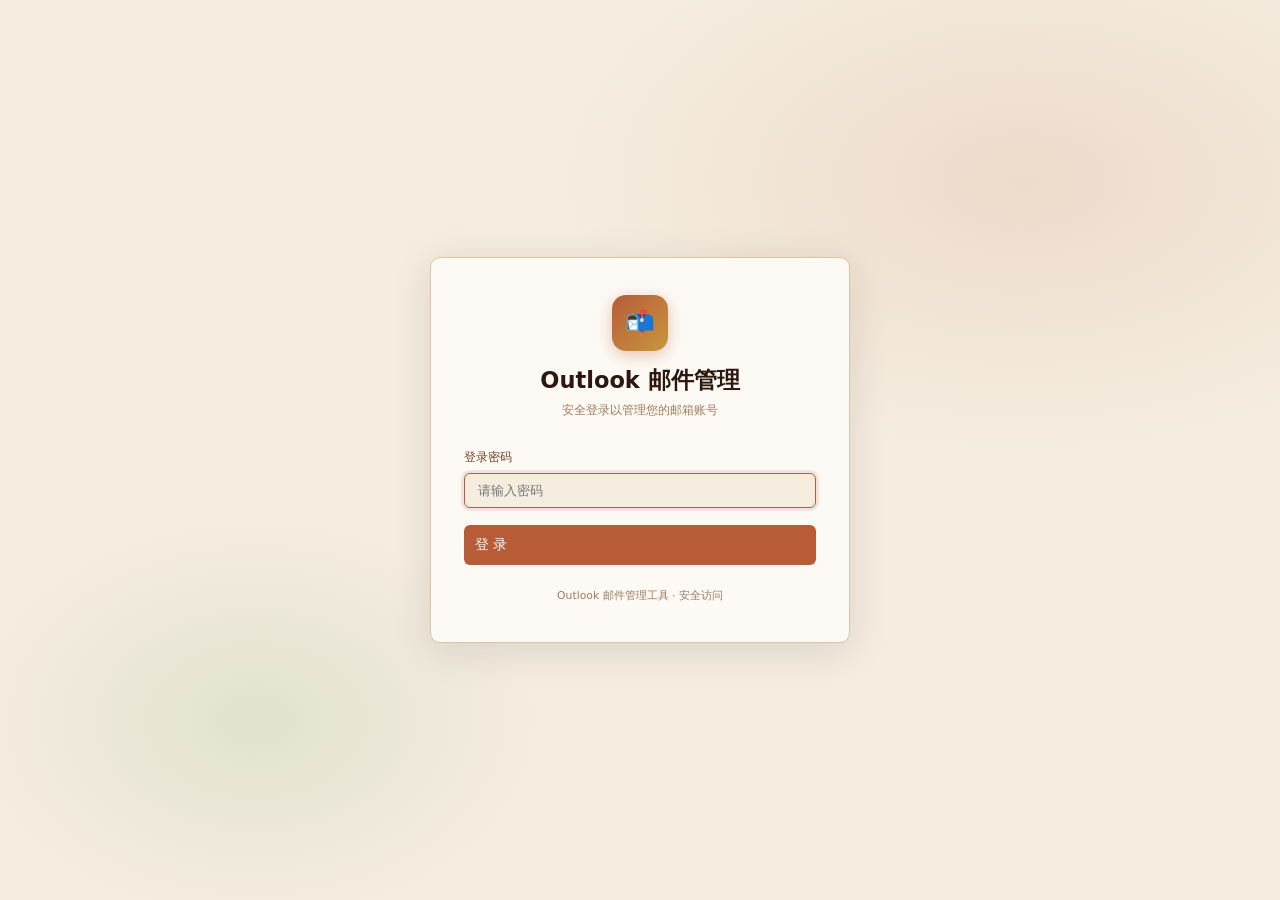
==== templates/login.html @ 39854520 "chore: 准备开源发布 - 清理项目文件 - 更新 .gitignore，忽略所有文档和临时文件 - 删除迁移痕迹文件（AI提示词、PRD文档等） - 更新 README.md，移除截图引用 - " ====
<!DOCTYPE html>
<html lang="zh-CN">
<head>
    <meta charset="UTF-8">
    <meta name="viewport" content="width=device-width, initial-scale=1.0">
    <title>登录 - Outlook 邮件管理</title>
    <link rel="stylesheet" href="/static/css/main.css">
    <style>
        body { margin: 0; }
    </style>
</head>
<body>
    <div id="auth-page">
        <div class="auth-card">
            <div class="auth-logo">
                <div class="logo-icon">📬</div>
                <h1>Outlook 邮件管理</h1>
                <p>安全登录以管理您的邮箱账号</p>
            </div>

            <div id="errorMessage" class="form-error" style="display:none; margin-bottom:1rem; padding:0.7rem 1rem; background:rgba(192,57,43,0.08); border:1px solid rgba(192,57,43,0.2); border-radius:var(--radius-sm);"></div>

            <form id="loginForm" onsubmit="handleLogin(event)">
                <div class="form-group">
                    <label class="form-label" for="password">登录密码</label>
                    <input type="password" class="form-input" id="password" placeholder="请输入密码" autofocus required>
                </div>
                <button type="submit" class="btn btn-primary" id="loginBtn" style="width:100%; padding:0.7rem; font-size:0.95rem;">登 录</button>
            </form>

            <p style="text-align:center; font-size:0.72rem; color:var(--text-muted); margin-top:1.5rem;">
                Outlook 邮件管理工具 · 安全访问
            </p>
        </div>
    </div>

    <script>
        async function handleLogin(event) {
            event.preventDefault();
            const password = document.getElementById('password').value;
            const loginBtn = document.getElementById('loginBtn');
            const errorMessage = document.getElementById('errorMessage');

            if (!password) {
                errorMessage.textContent = '请输入密码';
                errorMessage.style.display = 'block';
                return;
            }

            loginBtn.disabled = true;
            loginBtn.textContent = '登录中...';
            errorMessage.style.display = 'none';

            try {
                const response = await fetch('/login', {
                    method: 'POST',
                    headers: { 'Content-Type': 'application/json' },
                    body: JSON.stringify({ password })
                });
                const data = await response.json();

                if (data.success) {
                    window.location.href = '/';
                } else {
                    const msg = (data.error && data.error.message) ? data.error.message : (data.error || '登录失败');
                    errorMessage.textContent = msg;
                    errorMessage.style.display = 'block';
                    loginBtn.disabled = false;
                    loginBtn.textContent = '登 录';
                }
            } catch (error) {
                errorMessage.textContent = '网络错误，请重试';
                errorMessage.style.display = 'block';
                loginBtn.disabled = false;
                loginBtn.textContent = '登 录';
            }
        }

        document.getElementById('password').addEventListener('keypress', function(e) {
            if (e.key === 'Enter') {
                document.getElementById('loginForm').dispatchEvent(new Event('submit'));
            }
        });
    </script>
</body>
</html>
---- static/css/main.css ----
/* ============================================================
   Outlook 邮件管理 — 现代国风设计系统
   主色：砖红 / 墨绿 / 金黄 / 宣纸米白
   ============================================================ */

/* ---------- CSS 变量 ---------- */
:root {
  --clr-primary:        #B85C38;
  --clr-primary-dark:   #8E3E22;
  --clr-primary-light:  #D4795A;
  --clr-accent:         #C8963E;
  --clr-jade:           #3A7D44;
  --clr-jade-light:     #5AA35F;
  --clr-danger:         #C0392B;
  --clr-success:        #27AE60;
  --clr-warn:           #E67E22;

  --bg:                 #F5EDE0;
  --bg-card:            #FDFAF5;
  --bg-sidebar:         #2C1A0E;
  --text:               #2C1810;
  --text-secondary:     #6B4226;
  --text-muted:         #9E7A5A;
  --border:             #D9C4A8;
  --border-light:       #EDE0CE;
  --bg-hover:           rgba(184,92,56,0.06);
  --shadow:             rgba(44, 24, 16, 0.12);

  --font-sans: 'PingFang SC', 'Noto Sans SC', 'Microsoft YaHei', system-ui, -apple-system, sans-serif;
  --font-mono: 'JetBrains Mono', Consolas, 'Courier New', monospace;

  --radius:     10px;
  --radius-sm:  6px;
  --transition: 0.22s ease;
  --sidebar-w:  220px;
}

[data-theme="dark"] {
  --bg:             #1A1208;
  --bg-card:        #241A0F;
  --bg-sidebar:     #120C04;
  --text:           #EDD9BE;
  --text-secondary: #C9A97A;
  --text-muted:     #8C7058;
  --border:         #3D2C1E;
  --border-light:   #2E2014;
  --bg-hover:        rgba(184,92,56,0.1);
  --shadow:         rgba(0, 0, 0, 0.4);
}

/* ---------- Reset ---------- */
*, *::before, *::after { box-sizing: border-box; margin: 0; padding: 0; }
html { font-size: 15px; scroll-behavior: smooth; }
body {
  font-family: var(--font-sans);
  background: var(--bg);
  color: var(--text);
  min-height: 100vh;
  transition: background var(--transition), color var(--transition);
  line-height: 1.6;
}
a { color: var(--clr-primary); text-decoration: none; }
a:hover { text-decoration: underline; }
button { cursor: pointer; font-family: inherit; }
input, textarea, select { font-family: inherit; }

::-webkit-scrollbar { width: 6px; height: 6px; }
::-webkit-scrollbar-track { background: transparent; }
::-webkit-scrollbar-thumb { background: var(--border); border-radius: 3px; }

/* ---------- 全局布局 ---------- */
#app { display: flex; min-height: 100vh; }

/* ===== 登录页 ===== */
#auth-page {
  flex: 1; display: flex; align-items: center; justify-content: center;
  min-height: 100vh; background: var(--bg); position: relative; overflow: hidden;
}
#auth-page::before {
  content: ''; position: absolute; inset: 0; pointer-events: none;
  background:
    radial-gradient(ellipse 60% 50% at 80% 20%, rgba(184, 92, 56, 0.12) 0%, transparent 60%),
    radial-gradient(ellipse 40% 40% at 20% 80%, rgba(58, 125, 68, 0.10) 0%, transparent 55%);
}
.auth-card {
  background: var(--bg-card); border: 1px solid var(--border); border-radius: var(--radius);
  padding: 2.5rem 2.2rem; width: 100%; max-width: 420px;
  box-shadow: 0 8px 40px var(--shadow); position: relative; z-index: 1;
}
.auth-logo { text-align: center; margin-bottom: 1.8rem; }
.auth-logo .logo-icon {
  width: 56px; height: 56px;
  background: linear-gradient(135deg, var(--clr-primary), var(--clr-accent));
  border-radius: 14px; display: inline-flex; align-items: center; justify-content: center;
  font-size: 1.6rem; margin-bottom: 0.7rem;
  box-shadow: 0 4px 16px rgba(184,92,56,0.35);
}
.auth-logo h1 { font-size: 1.5rem; font-weight: 700; color: var(--text); }
.auth-logo p  { font-size: 0.82rem; color: var(--text-muted); margin-top: 0.2rem; }

/* ===== Sidebar ===== */
#main-layout { display: flex; flex: 1; }

.sidebar {
  width: var(--sidebar-w); min-height: 100vh; background: var(--bg-sidebar);
  display: flex; flex-direction: column; flex-shrink: 0;
  position: sticky; top: 0; height: 100vh; overflow-y: auto;
  transition: width 0.25s ease;
}
.sidebar-logo {
  padding: 1.4rem 1.2rem 1rem; border-bottom: 1px solid rgba(255,255,255,0.07);
  display: flex; align-items: center; gap: 0.7rem;
}
.sidebar-logo .logo-mark {
  width: 36px; height: 36px;
  background: linear-gradient(135deg, var(--clr-primary), var(--clr-accent));
  border-radius: 9px; display: flex; align-items: center; justify-content: center;
  font-size: 1.1rem; flex-shrink: 0;
}
.sidebar-logo span { font-size: 1.05rem; font-weight: 700; color: #FAEBD7; letter-spacing: 0.02em; }
.sidebar-logo small { display: block; font-size: 0.65rem; color: rgba(250,235,215,0.45); margin-top: -2px; }

.sidebar-nav { flex: 1; padding: 0.8rem 0; }
.nav-section {
  padding: 0.5rem 1rem 0.2rem; font-size: 0.68rem; font-weight: 600;
  letter-spacing: 0.1em; color: rgba(250,235,215,0.35); text-transform: uppercase;
}
.nav-item {
  display: flex; align-items: center; gap: 0.65rem;
  padding: 0.55rem 1.2rem; font-size: 0.875rem;
  color: rgba(250,235,215,0.65); border: none; background: none;
  width: 100%; text-align: left; cursor: pointer; border-radius: 0;
  transition: color var(--transition), background var(--transition); position: relative;
}
.nav-item:hover { color: #FAEBD7; background: rgba(255,255,255,0.06); }
.nav-item.active { color: #FAEBD7; background: rgba(184,92,56,0.22); }
.nav-item.active::before {
  content: ''; position: absolute; left: 0; top: 0; bottom: 0;
  width: 3px; background: var(--clr-primary); border-radius: 0 2px 2px 0;
}
.nav-item .nav-icon { width: 18px; text-align: center; font-size: 0.95rem; }

.sidebar-bottom { padding: 0.8rem 1rem; border-top: 1px solid rgba(255,255,255,0.07); }
.user-chip {
  display: flex; align-items: center; gap: 0.6rem;
  padding: 0.5rem 0.7rem; background: rgba(255,255,255,0.06);
  border-radius: var(--radius-sm); margin-bottom: 0.5rem;
}
.user-avatar {
  width: 30px; height: 30px;
  background: linear-gradient(135deg, var(--clr-primary), var(--clr-accent));
  border-radius: 50%; display: flex; align-items: center; justify-content: center;
  font-size: 0.8rem; color: white; flex-shrink: 0;
}
.user-chip-info { overflow: hidden; }
.user-chip-name { font-size: 0.8rem; color: #FAEBD7; font-weight: 500; white-space: nowrap; overflow: hidden; text-overflow: ellipsis; }
.user-chip-role { font-size: 0.65rem; color: rgba(250,235,215,0.4); }

.btn-logout {
  width: 100%; padding: 0.45rem;
  background: rgba(184,92,56,0.2); border: 1px solid rgba(184,92,56,0.35);
  border-radius: var(--radius-sm); color: rgba(250,235,215,0.7); font-size: 0.78rem;
  transition: all var(--transition);
}
.btn-logout:hover { background: rgba(184,92,56,0.35); color: #FAEBD7; }
.btn-theme {
  width: 100%; padding: 0.45rem;
  background: rgba(255,255,255,0.06); border: 1px solid rgba(255,255,255,0.1);
  border-radius: var(--radius-sm); color: rgba(250,235,215,0.55); font-size: 0.78rem;
  margin-top: 0.4rem; transition: all var(--transition);
}
.btn-theme:hover { background: rgba(255,255,255,0.12); color: #FAEBD7; }

/* ===== Content Area ===== */
.content { flex: 1; display: flex; flex-direction: column; min-width: 0; overflow-x: hidden; }

.topbar {
  background: var(--bg-card); border-bottom: 1px solid var(--border);
  padding: 0.8rem 1.8rem; display: flex; align-items: center;
  justify-content: space-between; gap: 1rem; flex-shrink: 0;
}
.topbar-left { display: flex; align-items: center; gap: 0.5rem; min-width: 0; }
.topbar-title { font-size: 1.05rem; font-weight: 700; color: var(--text); }
.topbar-subtitle { font-size: 0.78rem; color: var(--text-muted); margin-top: 0.05rem; }
#topbar-actions { display: flex; align-items: center; gap: 0.5rem; flex-wrap: wrap; }

.page { flex: 1; padding: 1.8rem; overflow-y: auto; }
.page.page-no-padding { padding: 0; overflow: hidden; }
.page-hidden { display: none !important; }

/* ===== 三栏主布局（账号管理页） ===== */
.mailbox-layout { display: flex; height: calc(100vh - 52px); gap: 0; }

.groups-column {
  width: 220px; flex-shrink: 0; background: var(--bg-card);
  border-right: 1px solid var(--border); display: flex; flex-direction: column; overflow: hidden;
}
.accounts-column {
  width: 280px; flex-shrink: 0; background: var(--bg);
  border-right: 1px solid var(--border); display: flex; flex-direction: column; overflow: hidden;
}
.emails-column {
  flex: 1; display: flex; flex-direction: column; min-width: 0; overflow: hidden;
}

/* Resize handles */
.resize-handle {
  width: 4px; flex-shrink: 0; cursor: col-resize; background: transparent;
  position: relative; z-index: 5; transition: background 0.2s;
}
.resize-handle:hover, .resize-handle.active {
  background: var(--clr-primary);
}
.resize-handle::after {
  content: ''; position: absolute; top: 0; bottom: 0; left: -3px; right: -3px;
}

.column-header {
  padding: 0.8rem 1rem; border-bottom: 1px solid var(--border-light);
  display: flex; align-items: center; justify-content: space-between; gap: 0.5rem;
  flex-shrink: 0;
}
.column-title { font-size: 0.9rem; font-weight: 600; color: var(--text); }
.column-search {
  padding: 0.5rem 1rem; border-bottom: 1px solid var(--border-light); flex-shrink: 0;
}
.column-search input {
  width: 100%; padding: 0.45rem 0.7rem; background: var(--bg);
  border: 1px solid var(--border); border-radius: var(--radius-sm);
  color: var(--text); font-size: 0.82rem; outline: none;
  transition: border-color var(--transition), box-shadow var(--transition);
}
.column-search input:focus {
  border-color: var(--clr-primary); box-shadow: 0 0 0 3px rgba(184,92,56,0.15);
}
.column-body { flex: 1; overflow-y: auto; }

/* ===== 通用组件 ===== */
.card {
  background: var(--bg-card); border: 1px solid var(--border);
  border-radius: var(--radius); box-shadow: 0 2px 10px var(--shadow);
}
.card-header {
  padding: 1rem 1.3rem; border-bottom: 1px solid var(--border-light);
  display: flex; align-items: center; justify-content: space-between;
  flex-wrap: wrap; gap: 0.5rem;
}
.card-title {
  font-size: 0.95rem; font-weight: 600; color: var(--text);
  display: flex; align-items: center; gap: 0.5rem;
}
.card-body { padding: 1.3rem; }

/* stat-cards (Dashboard) */
.stat-grid {
  display: grid; grid-template-columns: repeat(auto-fill, minmax(180px, 1fr));
  gap: 1rem; margin-bottom: 1.5rem;
}
.stat-card {
  background: var(--bg-card); border: 1px solid var(--border); border-radius: var(--radius);
  padding: 1.1rem 1.3rem; display: flex; flex-direction: column; gap: 0.4rem;
  transition: transform var(--transition), box-shadow var(--transition);
}
.stat-card:hover { transform: translateY(-2px); box-shadow: 0 4px 16px var(--shadow); }
.stat-label { font-size: 0.72rem; color: var(--text-muted); text-transform: uppercase; letter-spacing: 0.06em; }
.stat-value { font-size: 1.8rem; font-weight: 700; color: var(--text); line-height: 1; }
.stat-note  { font-size: 0.72rem; color: var(--text-muted); }
.stat-card.stat-success { border-left: 3px solid var(--clr-jade); }
.stat-card.stat-danger  { border-left: 3px solid var(--clr-danger); }
.stat-card.stat-accent  { border-left: 3px solid var(--clr-accent); }

/* Dashboard 两列布局 */
.dashboard-grid { display: grid; grid-template-columns: 1fr 1fr; gap: 1.2rem; }
.dashboard-grid .card { overflow: hidden; }
.dashboard-list { list-style: none; }
.dashboard-list li {
  padding: 0.6rem 1rem; border-bottom: 1px solid var(--border-light);
  display: flex; align-items: center; justify-content: space-between;
  font-size: 0.85rem;
}
.dashboard-list li:last-child { border-bottom: none; }

/* 按钮 */
.btn {
  display: inline-flex; align-items: center; gap: 0.4rem;
  padding: 0.5rem 1rem; border-radius: var(--radius-sm);
  font-size: 0.85rem; font-weight: 500; border: none;
  transition: all var(--transition); white-space: nowrap; cursor: pointer;
}
.btn:disabled { opacity: 0.5; cursor: not-allowed; }
.btn-primary { background: var(--clr-primary); color: white; }
.btn-primary:hover:not(:disabled) { background: var(--clr-primary-dark); }
.btn-success { background: var(--clr-jade); color: white; }
.btn-success:hover:not(:disabled) { background: #2D6035; }
.btn-accent  { background: var(--clr-accent); color: white; }
.btn-accent:hover:not(:disabled)  { background: #A67E3A; }
.btn-danger  { background: var(--clr-danger); color: white; }
.btn-danger:hover:not(:disabled)  { background: #992B20; }
.btn-ghost {
  background: transparent; color: var(--text-secondary); border: 1px solid var(--border);
}
.btn-ghost:hover:not(:disabled) { background: var(--border-light); color: var(--text); }
.btn-sm { padding: 0.3rem 0.7rem; font-size: 0.78rem; }
.btn-icon { padding: 0.4rem; font-size: 0.9rem; background: none; border: none; color: var(--text-muted); border-radius: var(--radius-sm); }
.btn-icon:hover { background: var(--border-light); color: var(--text); }

/* 表单 */
.form-group { margin-bottom: 1.1rem; }
.form-label { display: block; font-size: 0.82rem; font-weight: 500; color: var(--text-secondary); margin-bottom: 0.4rem; }
.form-input {
  display: block; width: 100%; padding: 0.6rem 0.85rem;
  background: var(--bg); border: 1px solid var(--border); border-radius: var(--radius-sm);
  color: var(--text); font-size: 0.88rem; outline: none;
  transition: border-color var(--transition), box-shadow var(--transition);
}
.form-input:focus { border-color: var(--clr-primary); box-shadow: 0 0 0 3px rgba(184,92,56,0.15); }
.form-select {
  display: block; width: 100%; padding: 0.6rem 0.85rem;
  background: var(--bg); border: 1px solid var(--border); border-radius: var(--radius-sm);
  color: var(--text); font-size: 0.88rem; outline: none;
  transition: border-color var(--transition), box-shadow var(--transition);
}
.form-select:focus { border-color: var(--clr-primary); box-shadow: 0 0 0 3px rgba(184,92,56,0.15); }
textarea.form-input {
  min-height: 160px; resize: vertical; font-family: 'Courier New', monospace; font-size: 0.82rem;
}
.form-hint { font-size: 0.72rem; color: var(--text-muted); margin-top: 0.3rem; }
.form-error { font-size: 0.72rem; color: var(--clr-danger); margin-top: 0.3rem; }

/* Color Picker */
.color-picker-group { display: flex; flex-wrap: wrap; gap: 6px; margin-bottom: 0.5rem; }
.color-option {
  width: 28px; height: 28px; border-radius: 50%; cursor: pointer;
  border: 2px solid transparent; transition: transform 0.15s, border-color 0.15s;
}
.color-option:hover { transform: scale(1.15); }
.color-option.selected { border-color: var(--text); transform: scale(1.15); }
.custom-color-row { display: flex; align-items: center; gap: 8px; margin-top: 0.5rem; }
.custom-color-input { width: 36px; height: 30px; border: 1px solid var(--border); border-radius: var(--radius-sm); cursor: pointer; padding: 0; }
.custom-color-label { font-size: 0.8rem; color: var(--text-secondary); }
.custom-color-hex { width: 90px; padding: 4px 8px; border: 1px solid var(--border); border-radius: var(--radius-sm); font-size: 0.82rem; color: var(--text); background: var(--bg); }

/* Badge */
.badge {
  display: inline-flex; align-items: center; gap: 0.3rem;
  padding: 0.2rem 0.55rem; border-radius: 100px; font-size: 0.7rem; font-weight: 600;
}
.badge-green { background: rgba(58,125,68,0.15); color: var(--clr-jade); }
.badge-red   { background: rgba(192,57,43,0.15); color: var(--clr-danger); }
.badge-gold  { background: rgba(200,150,62,0.15); color: var(--clr-accent); }
.badge-gray  { background: rgba(0,0,0,0.07); color: var(--text-muted); }
[data-theme="dark"] .badge-gray { background: rgba(255,255,255,0.08); }
.badge-count {
  display: inline-flex; align-items: center; justify-content: center;
  min-width: 20px; height: 20px; padding: 0 5px;
  border-radius: 10px; font-size: 0.68rem; font-weight: 600;
  background: var(--border-light); color: var(--text-muted);
}

/* ===== 分组列表 ===== */
.group-item {
  display: flex; align-items: center; gap: 0.7rem;
  padding: 0.6rem 1rem; cursor: pointer;
  transition: background var(--transition); border-left: 3px solid transparent;
}
.group-item:hover { background: rgba(184,92,56,0.06); }
.group-item.active {
  background: rgba(184,92,56,0.1); border-left-color: var(--clr-primary);
}
.group-color-dot {
  width: 10px; height: 10px; border-radius: 50%; flex-shrink: 0;
}
.group-name { flex: 1; font-size: 0.85rem; color: var(--text); overflow: hidden; text-overflow: ellipsis; white-space: nowrap; }
.group-count { font-size: 0.72rem; color: var(--text-muted); flex-shrink: 0; }
.group-actions { display: flex; gap: 2px; opacity: 0; transition: opacity var(--transition); }
.group-item:hover .group-actions { opacity: 1; }

/* ===== 账号列表（卡片式） ===== */
.account-card {
  margin: 0.5rem 0.6rem; padding: 0.8rem 1rem;
  background: var(--bg-card); border: 1px solid var(--border); border-radius: var(--radius);
  cursor: pointer; transition: border-color var(--transition), box-shadow var(--transition), transform var(--transition);
  position: relative; overflow: hidden;
}
.account-card::before {
  content: ''; position: absolute; top: 0; left: 0; right: 0; height: 3px;
  background: linear-gradient(90deg, var(--clr-primary), var(--clr-accent));
  opacity: 0; transition: opacity var(--transition);
}
.account-card:hover { border-color: var(--clr-primary-light); box-shadow: 0 4px 16px rgba(184,92,56,0.12); transform: translateY(-1px); }
.account-card:hover::before { opacity: 1; }
.account-card.active { border-color: var(--clr-primary); background: rgba(184,92,56,0.04); }
.account-card.active::before { opacity: 1; }

.account-card-top { display: flex; align-items: flex-start; gap: 0.7rem; }
.account-avatar {
  width: 36px; height: 36px; border-radius: 50%; flex-shrink: 0;
  background: linear-gradient(135deg, var(--clr-accent), var(--clr-primary));
  display: flex; align-items: center; justify-content: center;
  font-size: 0.85rem; color: white; font-weight: 600;
}
.account-info { flex: 1; min-width: 0; }
.account-email { font-family: var(--font-mono); font-size: 0.8rem; color: var(--clr-primary); font-weight: 600; word-break: break-all; }
.account-group-name { font-size: 0.72rem; color: var(--text-muted); margin-top: 0.15rem; }
.account-token-badge { position: absolute; top: 0.6rem; right: 0.6rem; }

.account-card-bottom {
  display: flex; align-items: center; justify-content: space-between;
  margin-top: 0.6rem; padding-top: 0.5rem; border-top: 1px solid var(--border-light);
  font-size: 0.72rem; color: var(--text-muted);
}
.account-meta { display: flex; align-items: center; gap: 0.5rem; }
.account-api-tag {
  padding: 0.1rem 0.4rem; border-radius: 3px; font-size: 0.65rem; font-weight: 600;
  background: rgba(184,92,56,0.08); color: var(--clr-primary);
}
.account-actions {
  display: flex; gap: 2px; opacity: 0; transition: opacity var(--transition);
}
.account-card:hover .account-actions { opacity: 1; }
.account-select-checkbox { margin-right: 0.3rem; }

/* 批量操作栏 */
.batch-action-bar {
  padding: 0.6rem 1rem; background: var(--bg-card); border-top: 1px solid var(--border);
  display: flex; align-items: center; gap: 0.5rem; flex-shrink: 0; flex-wrap: wrap;
}
.batch-action-bar .btn { font-size: 0.78rem; padding: 0.3rem 0.6rem; }

/* ===== 邮件列表 ===== */
.email-tabs {
  display: flex; border-bottom: 1px solid var(--border); flex-shrink: 0;
}
.email-tab {
  padding: 0.6rem 1.2rem; font-size: 0.85rem; font-weight: 500;
  color: var(--text-muted); background: none; border: none;
  border-bottom: 2px solid transparent; cursor: pointer;
  transition: color var(--transition), border-color var(--transition);
}
.email-tab.active { color: var(--clr-primary); border-bottom-color: var(--clr-primary); }
.email-tab .tab-count {
  margin-left: 0.3rem; padding: 0.1rem 0.4rem; border-radius: 8px;
  font-size: 0.68rem; background: var(--clr-danger); color: white;
}

.email-item {
  display: flex; align-items: flex-start; gap: 0.9rem;
  padding: 0.85rem 1.2rem; border-bottom: 1px solid var(--border-light);
  cursor: pointer; transition: background var(--transition);
}
.email-item:last-child { border-bottom: none; }
.email-item:hover { background: rgba(184,92,56,0.05); }
.email-item.active { background: rgba(184,92,56,0.08); }
.email-item.unread { background: rgba(184,92,56,0.04); }
.email-item.unread .email-from { font-weight: 700; }

.email-avatar {
  width: 38px; height: 38px; border-radius: 50%; flex-shrink: 0;
  background: linear-gradient(135deg, var(--clr-accent), var(--clr-primary));
  display: flex; align-items: center; justify-content: center;
  font-size: 1rem; color: white;
}
.email-meta { flex: 1; min-width: 0; }
.email-from { font-size: 0.85rem; font-weight: 600; color: var(--text); white-space: nowrap; overflow: hidden; text-overflow: ellipsis; }
.email-subject { font-size: 0.82rem; color: var(--text-secondary); white-space: nowrap; overflow: hidden; text-overflow: ellipsis; margin-top: 0.1rem; }
.email-preview { font-size: 0.75rem; color: var(--text-muted); white-space: nowrap; overflow: hidden; text-overflow: ellipsis; margin-top: 0.1rem; }
.email-time { font-size: 0.72rem; color: var(--text-muted); white-space: nowrap; flex-shrink: 0; margin-top: 0.1rem; }
.email-unread-dot {
  width: 8px; height: 8px; border-radius: 50%; background: var(--clr-primary);
  flex-shrink: 0; margin-top: 0.3rem;
}

/* 邮件详情 */
#emailDetailSection {
  flex: 1; display: flex; flex-direction: column; min-height: 0; overflow: hidden;
}
.email-detail-container { flex: 1; overflow-y: auto; background: var(--bg-card); }
.email-detail-header { padding: 1.3rem; border-bottom: 1px solid var(--border); }
.email-subject-big { font-size: 1.1rem; font-weight: 700; margin-bottom: 0.7rem; color: var(--text); }
.email-info-row { display: flex; gap: 0.4rem; font-size: 0.82rem; color: var(--text-secondary); flex-wrap: wrap; align-items: center; }
.email-info-row strong { color: var(--text); }
.email-body-frame {
  width: 100%; border: none; min-height: 400px; background: white;
  border-radius: 0 0 var(--radius-sm) var(--radius-sm);
}
.email-body-text {
  padding: 1.3rem; font-size: 0.88rem; white-space: pre-wrap;
  color: var(--text); line-height: 1.8; font-family: var(--font-mono);
}
.email-detail-toolbar {
  padding: 0.6rem 1rem; border-bottom: 1px solid var(--border-light);
  display: flex; align-items: center; gap: 0.5rem;
  background: var(--bg-card); flex-shrink: 0; position: sticky; top: 0; z-index: 2;
}
.email-detail-toolbar .btn { font-size: 0.78rem; }

/* 验证码高亮框 */
.verification-code-box {
  margin: 0.8rem 1.3rem; padding: 1rem 1.2rem;
  background: rgba(58,125,68,0.08); border: 1px solid rgba(58,125,68,0.25);
  border-radius: var(--radius); display: flex; align-items: center;
  justify-content: space-between; gap: 1rem;
}
.verification-code {
  font-size: 1.8rem; font-weight: 700; font-family: var(--font-mono);
  color: var(--clr-jade); letter-spacing: 0.15em;
}

/* ===== 临时邮箱（邮箱卡片网格） ===== */
.mailbox-grid {
  display: grid; grid-template-columns: repeat(auto-fill, minmax(280px, 1fr)); gap: 1rem;
}
.mailbox-card {
  background: var(--bg-card); border: 1px solid var(--border); border-radius: var(--radius);
  padding: 1.1rem 1.2rem; cursor: pointer;
  transition: border-color var(--transition), box-shadow var(--transition), transform var(--transition);
  position: relative; overflow: hidden;
}
.mailbox-card::before {
  content: ''; position: absolute; top: 0; left: 0; right: 0; height: 3px;
  background: linear-gradient(90deg, var(--clr-primary), var(--clr-accent));
  opacity: 0; transition: opacity var(--transition);
}
.mailbox-card:hover { border-color: var(--clr-primary); box-shadow: 0 4px 20px rgba(184,92,56,0.15); transform: translateY(-2px); }
.mailbox-card:hover::before { opacity: 1; }
.mailbox-address { font-family: var(--font-mono); font-size: 0.82rem; color: var(--clr-primary); font-weight: 600; word-break: break-all; }
.mailbox-stats { font-size: 0.76rem; color: var(--text-muted); margin-top: 0.4rem; }
.mailbox-actions { display: flex; gap: 0.5rem; margin-top: 0.8rem; flex-wrap: wrap; }

/* ===== 进度条（全量刷新） ===== */
.refresh-progress-bar {
  background: var(--bg-card); border-bottom: 1px solid var(--border);
  padding: 0.6rem 1.8rem; display: flex; align-items: center; gap: 1rem;
  font-size: 0.82rem; color: var(--text-secondary);
}
.refresh-progress-bar .progress-track {
  flex: 1; height: 8px; background: var(--border-light); border-radius: 4px; overflow: hidden;
}
.refresh-progress-bar .progress-fill {
  height: 100%; background: linear-gradient(90deg, var(--clr-jade), var(--clr-jade-light));
  border-radius: 4px; transition: width 0.3s ease;
}
.refresh-progress-bar .progress-text { font-size: 0.78rem; white-space: nowrap; }

/* ===== Toast ===== */
#toast-container {
  position: fixed; bottom: 1.5rem; right: 1.5rem; z-index: 9999;
  display: flex; flex-direction: column; gap: 0.5rem; pointer-events: none;
}
.toast {
  min-width: 220px; max-width: 340px; padding: 0.7rem 1rem;
  background: var(--bg-card); border: 1px solid var(--border); border-radius: var(--radius-sm);
  box-shadow: 0 4px 20px var(--shadow); font-size: 0.84rem; color: var(--text);
  display: flex; align-items: center; gap: 0.6rem;
  pointer-events: auto; animation: slideIn 0.25s ease;
  border-left: 3px solid var(--clr-primary);
}
.toast.success { border-left-color: var(--clr-success); }
.toast.error   { border-left-color: var(--clr-danger); }
.toast.warn    { border-left-color: var(--clr-warn); }
@keyframes slideIn {
  from { transform: translateX(30px); opacity: 0; }
  to   { transform: translateX(0);    opacity: 1; }
}

/* ===== Modal ===== */
.modal-overlay {
  position: fixed; inset: 0; background: rgba(0,0,0,0.45);
  display: flex; align-items: center; justify-content: center;
  z-index: 1000; padding: 1rem; backdrop-filter: blur(2px);
}
/* .modal as overlay (existing modals.html pattern) */
.modal {
  position: fixed; top: 0; left: 0; right: 0; bottom: 0; width: 100%; height: 100%;
  background: rgba(0,0,0,0.45);
  display: none; align-items: center; justify-content: center;
  z-index: 1000; padding: 1rem; backdrop-filter: blur(2px);
}
.modal.show { display: flex; }
.modal-content, .modal > .modal-box {
  background: var(--bg-card); border: 1px solid var(--border); border-radius: var(--radius);
  padding: 1.8rem; max-width: 560px; width: 100%; margin: 0 auto;
  box-shadow: 0 12px 60px var(--shadow); position: relative; max-height: 90vh; overflow-y: auto;
}
.modal-header { display: flex; align-items: center; justify-content: space-between; margin-bottom: 1rem; }
.modal-header h3 { font-size: 1.05rem; font-weight: 700; color: var(--text); margin: 0; }
.modal-title { font-size: 1.05rem; font-weight: 700; margin-bottom: 1.2rem; color: var(--text); }
.modal-close {
  position: absolute; top: 1rem; right: 1rem;
  background: none; border: none; font-size: 1.2rem;
  color: var(--text-muted); cursor: pointer; line-height: 1;
  transition: color var(--transition);
}
.modal-close:hover { color: var(--text); }
.modal-body { margin-bottom: 1rem; }
.modal-footer {
  display: flex; justify-content: flex-end; gap: 0.6rem; margin-top: 1.3rem;
  padding-top: 1rem; border-top: 1px solid var(--border-light);
}

/* Fullscreen Email Modal */
.fullscreen-email-modal {
  position: fixed; inset: 0; background: var(--bg-card); z-index: 2000;
  display: none; flex-direction: column;
}
.fullscreen-email-modal.show { display: flex; }
.fullscreen-email-header {
  display: flex; align-items: center; justify-content: space-between;
  padding: 1rem 1.5rem; border-bottom: 1px solid var(--border);
  background: var(--bg-card);
}
.fullscreen-email-title { font-size: 1rem; font-weight: 600; color: var(--text); overflow: hidden; text-overflow: ellipsis; white-space: nowrap; }
.fullscreen-close-btn {
  background: none; border: none; font-size: 1.5rem; color: var(--text-muted);
  cursor: pointer; padding: 0.2rem 0.5rem; border-radius: var(--radius-sm);
  transition: background var(--transition);
}
.fullscreen-close-btn:hover { background: var(--bg-hover); color: var(--text); }
.fullscreen-email-content { flex: 1; overflow-y: auto; padding: 1.5rem; }
.fullscreen-email-content iframe { width: 100%; border: none; }

/* Utilities */
.text-muted { color: var(--text-muted); }
.hidden { display: none !important; }
.show { display: block !important; }

/* ===== Missing Component Styles ===== */

/* Buttons — secondary/warning */
.btn-secondary {
  background: var(--bg); color: var(--text-secondary); border: 1px solid var(--border);
}
.btn-secondary:hover:not(:disabled) { background: var(--border-light); color: var(--text); }
.btn-warning { background: var(--clr-warn); color: white; }
.btn-warning:hover:not(:disabled) { background: #CF6D11; }

/* Email checkbox */
.email-checkbox-wrapper {
  display: flex; align-items: center; justify-content: center;
  width: 28px; flex-shrink: 0; cursor: pointer;
}
.email-checkbox { width: 16px; height: 16px; cursor: pointer; accent-color: var(--clr-primary); }

/* Email detail view */
.email-detail-subject { font-size: 1.1rem; font-weight: 700; color: var(--text); margin-bottom: 0.8rem; }
.email-detail-meta { font-size: 0.82rem; color: var(--text-secondary); }
.email-detail-meta-row { display: flex; gap: 0.6rem; align-items: baseline; margin-bottom: 0.35rem; }
.email-detail-meta-label { font-weight: 600; color: var(--text-muted); min-width: 50px; flex-shrink: 0; }
.email-detail-meta-value { color: var(--text); word-break: break-all; }
.email-detail-body { padding: 1rem; }
.email-detail-body iframe { width: 100%; border: none; min-height: 300px; }
#emailBodyFrame { width: 100%; border: none; min-height: 300px; background: #fff; }

/* Sort buttons */
.sort-btn {
  padding: 0.3rem 0.7rem; font-size: 0.78rem; border-radius: var(--radius-sm);
  background: var(--bg); border: 1px solid var(--border); color: var(--text-secondary);
  cursor: pointer; transition: all var(--transition);
}
.sort-btn:hover { border-color: var(--clr-primary-light); color: var(--clr-primary); }
.sort-btn.active {
  background: var(--clr-primary); border-color: var(--clr-primary); color: white;
}

/* Folder tabs */
.folder-tab {
  padding: 0.45rem 1rem; font-size: 0.82rem; border: 1px solid var(--border);
  border-radius: var(--radius-sm); background: var(--bg); color: var(--text-secondary);
  cursor: pointer; transition: all var(--transition);
}
.folder-tab.active { background: var(--clr-primary); border-color: var(--clr-primary); color: white; }

/* Refresh button */
.refresh-btn {
  padding: 0.45rem 0.9rem; font-size: 0.82rem; border-radius: var(--radius-sm);
  background: var(--clr-jade); border: none; color: white; cursor: pointer;
  transition: all var(--transition);
}
.refresh-btn:hover:not(:disabled) { background: #2D6035; }
.refresh-btn:disabled { opacity: 0.6; cursor: not-allowed; }

/* Error detail modal content */
.error-card {
  background: var(--bg); border: 1px solid var(--border); border-radius: var(--radius-sm);
  padding: 1rem; margin-bottom: 0.8rem;
}
.error-card-title { font-size: 0.88rem; font-weight: 600; color: var(--text); margin-bottom: 0.4rem; }
.error-message-box {
  background: rgba(192,57,43,0.06); border: 1px solid rgba(192,57,43,0.2);
  border-radius: var(--radius-sm); padding: 0.6rem 0.8rem;
  font-family: var(--font-mono); font-size: 0.78rem; color: var(--clr-danger);
  word-break: break-all;
}
.solution-list { list-style: none; padding: 0; margin-top: 0.5rem; }
.solution-list li { padding: 0.3rem 0; font-size: 0.82rem; color: var(--text-secondary); }
.solution-list li::before { content: '💡 '; }

/* Tag badge (legacy compat) */
.tag-badge {
  display: inline-flex; padding: 0.12rem 0.45rem; border-radius: 100px;
  font-size: 0.65rem; font-weight: 500; color: white;
}

/* Tag filter checkbox */
.tag-filter-checkbox { accent-color: var(--clr-primary); cursor: pointer; }

/* New email indicator dot */
.new-email-dot {
  width: 8px; height: 8px; border-radius: 50%; background: var(--clr-danger);
  position: absolute; top: 6px; right: 6px;
  animation: pulse-dot 1.5s infinite;
}
.new-email-badge {
  position: absolute; top: -4px; right: -4px;
  min-width: 18px; height: 18px; padding: 0 4px;
  background: var(--clr-danger); color: white;
  border-radius: 9px; font-size: 0.65rem; font-weight: 700;
  display: flex; align-items: center; justify-content: center;
}
@keyframes pulse-dot { 0%, 100% { opacity: 1; } 50% { opacity: 0.4; } }

/* Form compat (Bootstrap-style fallback) */
.form-control {
  display: block; width: 100%; padding: 0.6rem 0.85rem;
  background: var(--bg); border: 1px solid var(--border); border-radius: var(--radius-sm);
  color: var(--text); font-size: 0.88rem; outline: none;
}
.form-control:focus { border-color: var(--clr-primary); box-shadow: 0 0 0 3px rgba(184,92,56,0.15); }
.form-textarea { min-height: 180px; resize: vertical; font-family: var(--font-mono); font-size: 0.84rem; line-height: 1.6; padding: 0.75rem 0.9rem; width: 100%; display: block; background: var(--bg); border: 1px solid var(--border); border-radius: var(--radius-sm); color: var(--text); outline: none; transition: border-color var(--transition), box-shadow var(--transition); }
.form-textarea:focus { border-color: var(--clr-primary); box-shadow: 0 0 0 3px rgba(184,92,56,0.15); }

/* 表格 */
.table-wrap { overflow-x: auto; }
table { width: 100%; border-collapse: collapse; font-size: 0.86rem; }
th {
  text-align: left; padding: 0.65rem 1rem; font-size: 0.72rem; font-weight: 600;
  text-transform: uppercase; letter-spacing: 0.05em; color: var(--text-muted);
  background: var(--bg); border-bottom: 1px solid var(--border);
}
td { padding: 0.7rem 1rem; border-bottom: 1px solid var(--border-light); color: var(--text); vertical-align: middle; }
tr:last-child td { border-bottom: none; }
tr:hover td { background: rgba(184,92,56,0.04); }

/* 空状态 */
.empty-state { text-align: center; padding: 3rem 1rem; color: var(--text-muted); }
.empty-state .empty-icon { font-size: 2.5rem; margin-bottom: 0.8rem; display: block; }
.empty-state p { font-size: 0.88rem; }
.empty-state .btn { margin-top: 1rem; }

/* loading spinner */
.spinner {
  display: inline-block; width: 18px; height: 18px;
  border: 2px solid var(--border); border-top-color: var(--clr-primary);
  border-radius: 50%; animation: spin 0.7s linear infinite; vertical-align: middle;
}
@keyframes spin { to { transform: rotate(360deg); } }
.loading-overlay {
  display: flex; align-items: center; justify-content: center;
  padding: 2rem; color: var(--text-muted); font-size: 0.85rem; gap: 0.5rem;
}

/* toggle switch */
.toggle-wrap { display: flex; align-items: center; gap: 0.8rem; padding: 0.8rem 0; }
.toggle-label { font-size: 0.88rem; color: var(--text); }
.toggle-desc  { font-size: 0.75rem; color: var(--text-muted); display: block; margin-top: 0.15rem; }
.toggle { position: relative; width: 44px; height: 24px; flex-shrink: 0; }
.toggle input { opacity: 0; width: 0; height: 0; }
.toggle-slider {
  position: absolute; cursor: pointer; inset: 0;
  background: var(--border); border-radius: 12px; transition: background var(--transition);
}
.toggle-slider::before {
  content: ''; position: absolute; width: 18px; height: 18px;
  left: 3px; bottom: 3px; background: white; border-radius: 50%;
  transition: transform var(--transition);
}
.toggle input:checked + .toggle-slider { background: var(--clr-jade); }
.toggle input:checked + .toggle-slider::before { transform: translateX(20px); }

/* divider */
.divider { height: 1px; background: var(--border); margin: 1.2rem 0; }

/* code-box */
.code-box {
  background: var(--bg); border: 1px solid var(--border); border-radius: var(--radius-sm);
  padding: 0.6rem 0.8rem; font-family: var(--font-mono); font-size: 0.8rem;
  color: var(--clr-primary); word-break: break-all;
  display: flex; align-items: center; justify-content: space-between; gap: 0.5rem;
}
.copy-btn {
  background: none; border: none; color: var(--text-muted); cursor: pointer;
  padding: 0.2rem; border-radius: 4px; transition: color var(--transition);
  flex-shrink: 0; font-size: 0.85rem;
}
.copy-btn:hover { color: var(--clr-primary); }

/* 颜色选择器 */
.custom-color-wrapper { display: flex; align-items: center; gap: 0.5rem; }
.custom-color-hex {
  width: 80px; padding: 0.4rem 0.6rem; background: var(--bg);
  border: 1px solid var(--border); border-radius: var(--radius-sm);
  font-size: 0.82rem; font-family: var(--font-mono); color: var(--text);
}

/* tag styles */
.tag {
  display: inline-flex; align-items: center; gap: 0.25rem;
  padding: 0.15rem 0.5rem; border-radius: 100px; font-size: 0.68rem;
  font-weight: 500; background: var(--border-light); color: var(--text-secondary);
}
.tag-remove { cursor: pointer; font-size: 0.75rem; color: var(--text-muted); }
.tag-remove:hover { color: var(--clr-danger); }

/* ===== 汉堡按钮 ===== */
.hamburger-btn {
  display: inline-flex; align-items: center; background: none; border: none; color: var(--text);
  font-size: 1.35rem; line-height: 1; padding: 0.3rem 0.45rem;
  cursor: pointer; border-radius: var(--radius-sm); transition: background var(--transition);
  flex-shrink: 0;
}
.hamburger-btn:hover { background: var(--border-light); }

/* Sidebar collapsed state (desktop) */
.sidebar-collapsed .sidebar {
  width: 60px; overflow: hidden;
}
.sidebar-collapsed .sidebar .nav-item span:not(.nav-icon),
.sidebar-collapsed .sidebar-logo span,
.sidebar-collapsed .sidebar-logo small,
.sidebar-collapsed .user-chip-info,
.sidebar-collapsed .nav-section { display: none; }
.sidebar-collapsed .sidebar-logo { justify-content: center; padding: 1rem 0.5rem; }
.sidebar-collapsed .sidebar .nav-item { justify-content: center; padding: 0.7rem; }
.sidebar-collapsed .sidebar .nav-item .nav-icon { font-size: 1.15rem; }
.sidebar-collapsed .sidebar-bottom { padding: 0.5rem; }
.sidebar-collapsed .sidebar .user-chip { justify-content: center; }

.sidebar-backdrop {
  display: none; position: fixed; inset: 0;
  background: rgba(0,0,0,0.45); z-index: 199; backdrop-filter: blur(1px);
}
.sidebar-backdrop.show { display: block; }

/* ===== 响应式：平板（icon-only 侧边栏） ===== */
@media (max-width: 1024px) and (min-width: 769px) {
  .sidebar { width: 60px; overflow: hidden; }
  .sidebar .nav-item span:not(.nav-icon),
  .sidebar-logo span, .sidebar-logo small,
  .user-chip-info, .nav-section { display: none; }
  .sidebar-logo { justify-content: center; padding: 1rem 0.5rem; }
  .nav-item { justify-content: center; padding: 0.7rem; }
  .sidebar-bottom { padding: 0.5rem; }
  .user-chip { justify-content: center; }
  .btn-logout, .btn-theme { font-size: 0; padding: 0.45rem 0; }
  .page { padding: 1rem; }
  .groups-column { width: 180px; }
  .accounts-column { width: 240px; }
}

/* ===== 响应式：手机（抽屉式侧边栏） ===== */
@media (max-width: 768px) {
  .hamburger-btn { display: inline-flex; align-items: center; }

  .sidebar {
    position: fixed !important; left: -240px !important;
    width: 220px !important; z-index: 200; height: 100vh;
    transition: left 0.25s ease; overflow-y: auto; overflow-x: hidden;
  }
  .sidebar.mob-open { left: 0 !important; box-shadow: 6px 0 30px rgba(0,0,0,0.5); }
  .sidebar .nav-item span, .sidebar-logo span, .sidebar-logo small,
  .user-chip-info, .nav-section { display: block !important; }
  .sidebar-logo { justify-content: flex-start !important; padding: 1.4rem 1.2rem 1rem !important; }
  .nav-item { justify-content: flex-start !important; padding: 0.55rem 1.2rem !important; gap: 0.65rem !important; }
  .sidebar-bottom { padding: 0.8rem 1rem !important; }
  .user-chip { justify-content: flex-start !important; }
  .btn-logout, .btn-theme { font-size: 0.78rem !important; padding: 0.45rem !important; }

  .content { width: 100vw; min-width: 0; }
  .topbar { padding: 0.6rem 0.85rem; gap: 0.4rem; }
  .topbar-title { font-size: 0.9rem; white-space: nowrap; overflow: hidden; text-overflow: ellipsis; }
  .page { padding: 0.85rem; }

  .mailbox-layout { flex-direction: column; height: auto; }
  .groups-column { width: 100%; height: auto; max-height: 200px; border-right: none; border-bottom: 1px solid var(--border); }
  .accounts-column { width: 100%; height: auto; max-height: 300px; border-right: none; border-bottom: 1px solid var(--border); }
  .emails-column { width: 100%; }

  .stat-grid { grid-template-columns: repeat(2, 1fr); gap: 0.65rem; }
  .dashboard-grid { grid-template-columns: 1fr; }
  .mailbox-grid { grid-template-columns: 1fr; }

  .modal-overlay { padding: 0; align-items: flex-end; }
  .modal {
    border-radius: var(--radius) var(--radius) 0 0;
    max-height: 88vh; max-width: 100%; padding: 1.4rem 1.2rem 2rem;
  }

  #toast-container { bottom: 0.8rem; right: 0.8rem; left: 0.8rem; }
  .toast { max-width: 100%; min-width: 0; }
}

/* 装饰纹路 (国风) */
.grain-bg {
  background-image: url("data:image/svg+xml,%3Csvg xmlns='http://www.w3.org/2000/svg' width='4' height='4'%3E%3Crect width='1' height='1' fill='%23000' opacity='.03'/%3E%3C/svg%3E");
}

/* ===== 兼容旧版 class 名（过渡用） ===== */
.navbar { display: none; }
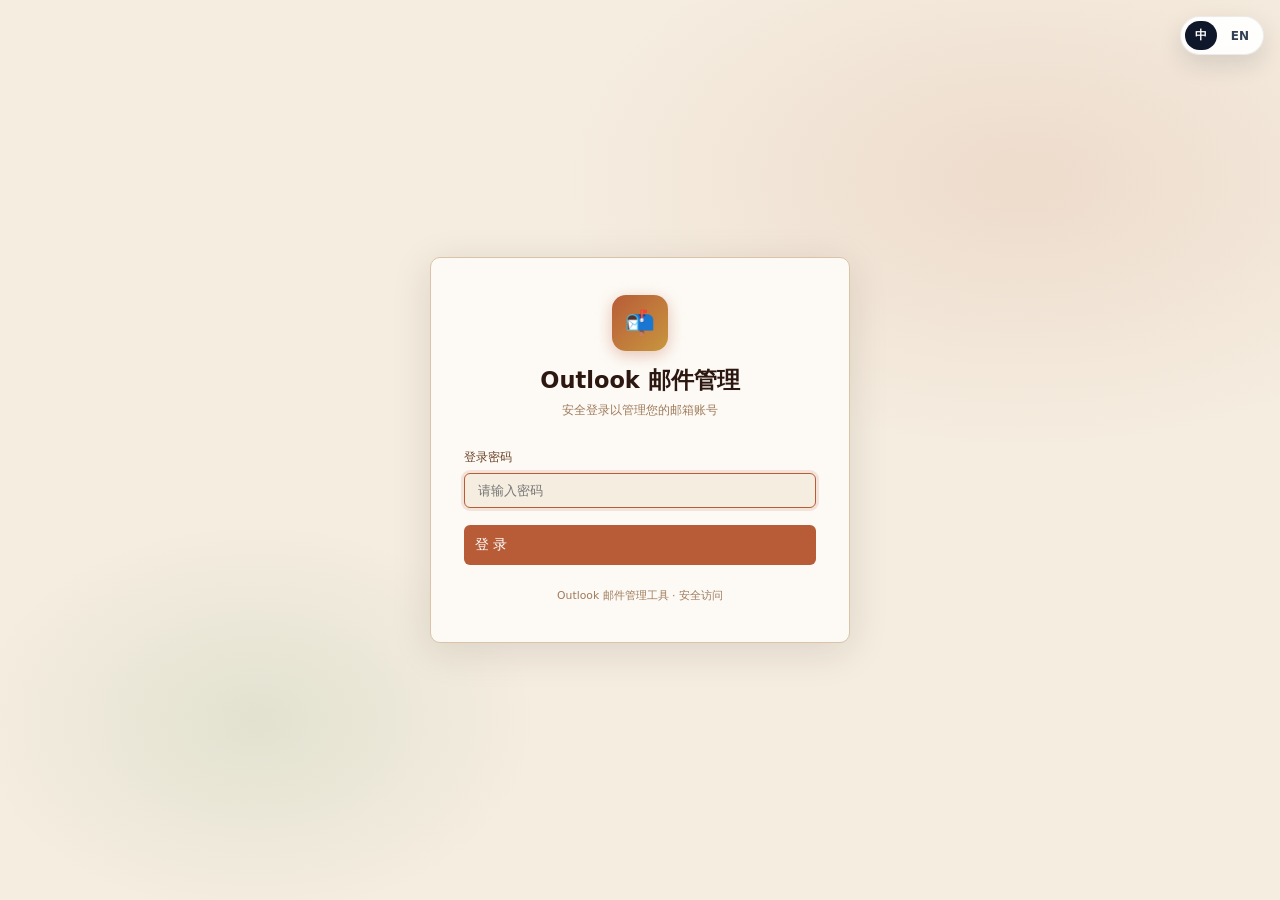
==== commit 285a94e7: "chore: checkpoint current local changes" ====
--- a/templates/login.html
+++ b/templates/login.html
@@ -4,6 +4,7 @@
     <meta charset="UTF-8">
     <meta name="viewport" content="width=device-width, initial-scale=1.0">
     <title>登录 - Outlook 邮件管理</title>
+    <link rel="icon" type="image/png" href="/img/ico.png">
     <link rel="stylesheet" href="/static/css/main.css">
     <style>
         body { margin: 0; }
@@ -34,21 +35,24 @@
         </div>
     </div>
 
+    <script src="/static/js/i18n.js"></script>
     <script>
         async function handleLogin(event) {
             event.preventDefault();
             const password = document.getElementById('password').value;
             const loginBtn = document.getElementById('loginBtn');
             const errorMessage = document.getElementById('errorMessage');
+            const pickApiMessage = window.pickApiMessage || ((payload, zh) => zh);
+            const translateText = window.translateAppText || ((text) => text);
 
             if (!password) {
-                errorMessage.textContent = '请输入密码';
+                errorMessage.textContent = translateText('请输入密码');
                 errorMessage.style.display = 'block';
                 return;
             }
 
             loginBtn.disabled = true;
-            loginBtn.textContent = '登录中...';
+            loginBtn.textContent = translateText('登录中...');
             errorMessage.style.display = 'none';
 
             try {
@@ -62,17 +66,19 @@
                 if (data.success) {
                     window.location.href = '/';
                 } else {
-                    const msg = (data.error && data.error.message) ? data.error.message : (data.error || '登录失败');
+                    const msg = (data.error && typeof data.error === 'object')
+                        ? pickApiMessage(data.error, '登录失败', 'Login failed')
+                        : translateText(data.error || '登录失败');
                     errorMessage.textContent = msg;
                     errorMessage.style.display = 'block';
                     loginBtn.disabled = false;
-                    loginBtn.textContent = '登 录';
+                    loginBtn.textContent = translateText('登 录');
                 }
             } catch (error) {
-                errorMessage.textContent = '网络错误，请重试';
+                errorMessage.textContent = translateText('网络错误，请重试');
                 errorMessage.style.display = 'block';
                 loginBtn.disabled = false;
-                loginBtn.textContent = '登 录';
+                loginBtn.textContent = translateText('登 录');
             }
         }
 
--- a/static/css/main.css
+++ b/static/css/main.css
@@ -163,6 +163,16 @@
   transition: all var(--transition);
 }
 .btn-logout:hover { background: rgba(184,92,56,0.35); color: #FAEBD7; }
+.btn-github {
+  width: 100%; padding: 0.45rem;
+  background: rgba(88,166,255,0.15); border: 1px solid rgba(88,166,255,0.3);
+  border-radius: var(--radius-sm); color: rgba(88,166,255,0.9); font-size: 0.78rem;
+  margin-top: 0.4rem; transition: all var(--transition);
+  display: flex; align-items: center; justify-content: center; gap: 0.5rem;
+  text-decoration: none;
+}
+.btn-github:hover { background: rgba(88,166,255,0.25); color: #58A6FF; }
+.btn-github svg { flex-shrink: 0; }
 .btn-theme {
   width: 100%; padding: 0.45rem;
   background: rgba(255,255,255,0.06); border: 1px solid rgba(255,255,255,0.1);
@@ -221,6 +231,8 @@
   flex-shrink: 0;
 }
 .column-title { font-size: 0.9rem; font-weight: 600; color: var(--text); }
+.accounts-column .column-title { min-width: 0; }
+.accounts-column #currentGroupName { overflow: hidden; text-overflow: ellipsis; white-space: nowrap; }
 .column-search {
   padding: 0.5rem 1rem; border-bottom: 1px solid var(--border-light); flex-shrink: 0;
 }
@@ -303,6 +315,9 @@
 .btn-sm { padding: 0.3rem 0.7rem; font-size: 0.78rem; }
 .btn-icon { padding: 0.4rem; font-size: 0.9rem; background: none; border: none; color: var(--text-muted); border-radius: var(--radius-sm); }
 .btn-icon:hover { background: var(--border-light); color: var(--text); }
+.btn-icon.tg-push-active { color: #0088cc; filter: drop-shadow(0 0 2px #0088cc66); }
+.tg-push-tag { background-color: #0088cc !important; color: white !important; cursor: pointer; font-size: 0.7rem; padding: 1px 6px; border-radius: 3px; transition: opacity 0.2s; }
+.tg-push-tag:hover { opacity: 0.8; }
 
 /* 表单 */
 .form-group { margin-bottom: 1.1rem; }
@@ -400,7 +415,15 @@
   font-size: 0.85rem; color: white; font-weight: 600;
 }
 .account-info { flex: 1; min-width: 0; }
-.account-email { font-family: var(--font-mono); font-size: 0.8rem; color: var(--clr-primary); font-weight: 600; word-break: break-all; }
+.account-email {
+  font-family: var(--font-mono);
+  font-size: 0.8rem;
+  color: var(--clr-primary);
+  font-weight: 600;
+  white-space: nowrap;
+  overflow: hidden;
+  text-overflow: ellipsis;
+}
 .account-group-name { font-size: 0.72rem; color: var(--text-muted); margin-top: 0.15rem; }
 .account-token-badge { position: absolute; top: 0.6rem; right: 0.6rem; }
 
@@ -414,11 +437,40 @@
   padding: 0.1rem 0.4rem; border-radius: 3px; font-size: 0.65rem; font-weight: 600;
   background: rgba(184,92,56,0.08); color: var(--clr-primary);
 }
+.account-provider-tag {
+  padding: 0.1rem 0.4rem; border-radius: 3px; font-size: 0.65rem; font-weight: 600;
+  background: rgba(0,0,0,0.06); color: var(--text-muted);
+}
+[data-theme="dark"] .account-provider-tag { background: rgba(255,255,255,0.08); color: var(--text-secondary); }
 .account-actions {
   display: flex; gap: 2px; opacity: 0; transition: opacity var(--transition);
 }
 .account-card:hover .account-actions { opacity: 1; }
 .account-select-checkbox { margin-right: 0.3rem; }
+
+.accounts-column.is-narrow .account-card { padding: 0.7rem 0.8rem; }
+.accounts-column.is-narrow .account-card-bottom { font-size: 0.7rem; }
+
+/* 账号列极窄时：仅保留头像，隐藏复杂信息，避免挤压变形 */
+.accounts-column.is-compact .account-card {
+  padding: 0.55rem;
+  margin: 0.45rem 0.5rem;
+}
+.accounts-column.is-compact .account-card::before { display: none; }
+.accounts-column.is-compact .account-token-badge { display: none; }
+.accounts-column.is-compact .account-info { display: none; }
+.accounts-column.is-compact .account-card-bottom { display: none; }
+.accounts-column.is-compact .account-card-top { justify-content: center; gap: 0; }
+.accounts-column.is-compact .account-avatar { width: 40px; height: 40px; font-size: 0.95rem; }
+.accounts-column.is-compact .account-select-checkbox {
+  position: absolute;
+  top: 8px;
+  left: 8px;
+  margin: 0;
+  opacity: 0;
+}
+.accounts-column.is-compact .account-card:hover .account-select-checkbox,
+.accounts-column.is-compact .account-select-checkbox:checked { opacity: 1; }
 
 /* 批量操作栏 */
 .batch-action-bar {
@@ -834,6 +886,12 @@
 .sidebar-collapsed .sidebar .nav-item .nav-icon { font-size: 1.15rem; }
 .sidebar-collapsed .sidebar-bottom { padding: 0.5rem; }
 .sidebar-collapsed .sidebar .user-chip { justify-content: center; }
+.sidebar-collapsed .btn-github {
+  padding: 0.45rem 0;
+  gap: 0;
+  overflow: hidden;
+}
+.sidebar-collapsed .btn-github span { display: none; }
 
 .sidebar-backdrop {
   display: none; position: fixed; inset: 0;
@@ -851,7 +909,9 @@
   .nav-item { justify-content: center; padding: 0.7rem; }
   .sidebar-bottom { padding: 0.5rem; }
   .user-chip { justify-content: center; }
-  .btn-logout, .btn-theme { font-size: 0; padding: 0.45rem 0; }
+  .btn-logout, .btn-github, .btn-theme { font-size: 0; padding: 0.45rem 0; }
+  .btn-github { gap: 0; overflow: hidden; }
+  .btn-github span { display: none; }
   .page { padding: 1rem; }
   .groups-column { width: 180px; }
   .accounts-column { width: 240px; }
